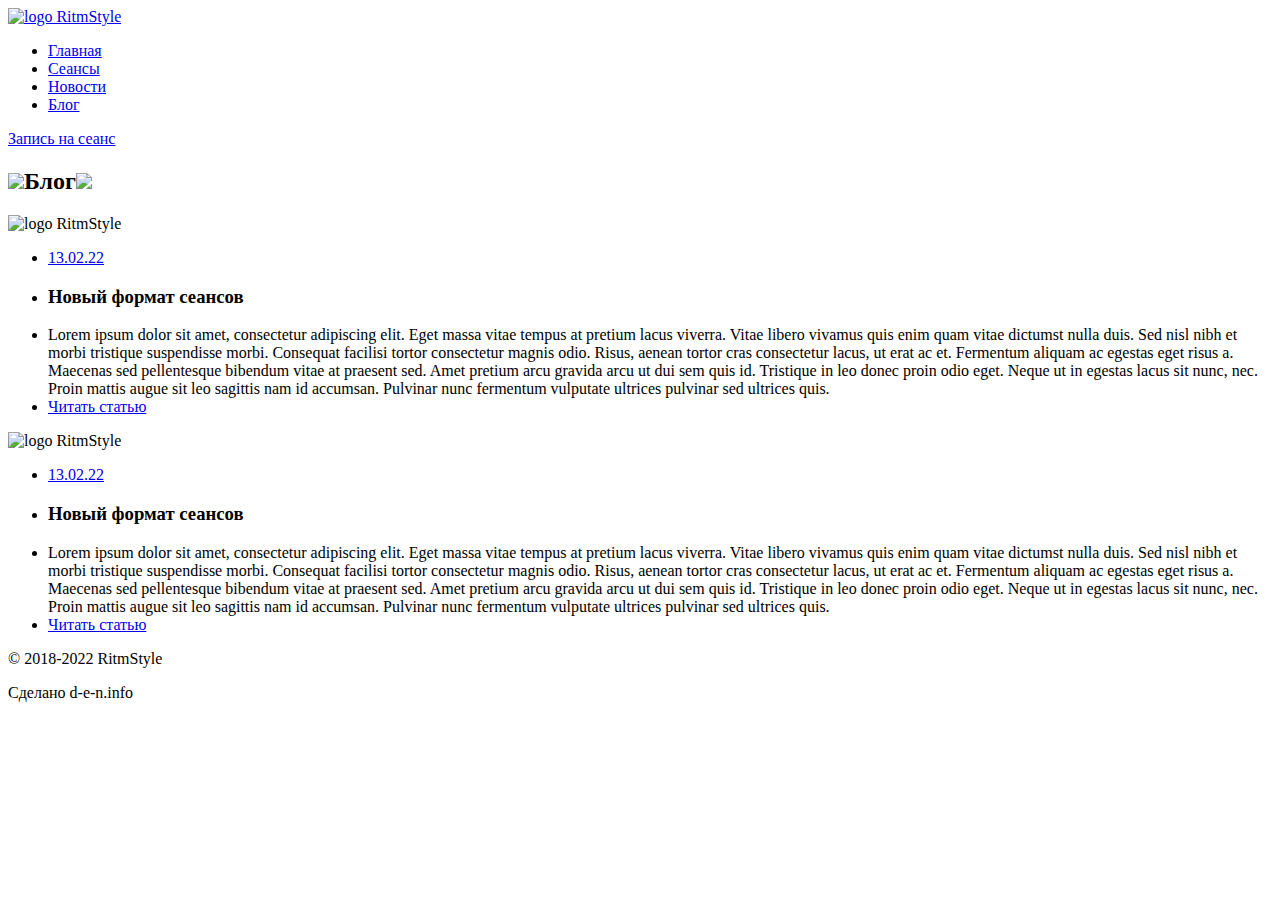
==== blog.html @ 5619e58d "Add files via upload" ====
<!DOCTYPE html>
<html lang="ru">
<head>
    <meta charset="UTF-8">
    <meta name="viewport" content="width=device-width">
    <meta http-equiv="Content-Type" content="text/html; charset=utf-8">
    <meta name="viewport" content="width=device-width, initial-scale=1.0">
    <link rel="preconnect" href="https://fonts.googleapis.com"> 
    <link href="https://fonts.googleapis.com/css2?family=El+Messiri:wght@700&display=swap" rel="stylesheet">
    <link href="https://fonts.googleapis.com/css2?family=Montserrat:wght@300;600;800&display=swap" rel="stylesheet">    
    <link rel="stylesheet" href="style/style.css" type="text/css"/>
    <link rel="stylesheet" href="style/mobile.css" type="text/css"/>
    <title>Акватерапия RitmStyle</title>
</head>
    <body>
        <div class="wrapper _container">
            <header class="header">
                <a href="#" class="header_logo"><img class="logo" src="img/Group 1.svg" alt="logo RitmStyle"></a>
                <nav class="menu">
                    <ul class="menu_item">
                        <li class="menu-item-head"><a href="menu.html" class="menu_link">Главная</a></li>
                        <li class="menu-item-head"><a href="new session.html" class="menu_link">Сеансы</a></li>
                        <li class="menu-item-head"><a href="news.html" class="menu_link">Новости</a></li>
                        <li class="menu-item-head"><a href="blog.html" class="menu_active">Блог</a></li>
                    </ul>
                </nav>
                <a href="new session.html" class="button-header">Запись на сеанс</a>
            </header>
            <main class="container">
                <div class="line_header"></div>
                <h2 class="h2"><img class="blue_leaf-left" href="#" src="img/Rectangle 25.png">Блог<img class="blue_leaf-right" href="#" src="img/Rectangle 26.png"></h2>
                <div class="blog_container">
                    <div class="line-border_blog">
                        <div class="blog_section_content">
                            <div class="format-img-section_session">
                                <img href="#" src="img/new_format_session.png" alt="logo RitmStyle"> 
                            </div>
                            <div class="blog_content">
                                <ul>
                                    <li><a href="#" class="blog_button-date">13.02.22</a></li>
                                    <li class="header_content"><h3>Новый формат сеансов</h3></li>
                                    <li>Lorem ipsum dolor sit amet, consectetur adipiscing elit.
                                        Eget massa vitae tempus at pretium lacus viverra. Vitae libero vivamus
                                        quis enim quam vitae dictumst nulla duis. Sed nisl nibh et morbi tristique suspendisse morbi.
                                        Consequat facilisi tortor consectetur magnis odio. Risus, aenean tortor cras consectetur lacus, ut erat ac et.
                                        Fermentum aliquam ac egestas eget risus a. Maecenas sed pellentesque bibendum vitae at praesent sed.
                                        Amet pretium arcu gravida arcu ut dui sem quis id. Tristique in leo donec proin odio eget. 
                                        Neque ut in egestas lacus sit nunc, nec. Proin mattis augue sit leo sagittis nam id accumsan. 
                                        Pulvinar nunc fermentum vulputate ultrices pulvinar sed ultrices quis.</li>
                                    <li><a href="#" class="blog_button-article">Читать статью</a></li>
                                </ul>
                            </div>
                        </div>
                    </div>
                    <div class="line-border_blog">
                        <div class="blog_section_content">
                            <div class="format-img-section_session">
                                <img href="#" src="img/new_format_session.png" alt="logo RitmStyle"> 
                            </div>
                            <div class="blog_content">
                                <ul>
                                    <li><a href="#" class="blog_button-date">13.02.22</a></li>
                                    <li class="header_content"><h3>Новый формат сеансов</h3></li>
                                    <li>Lorem ipsum dolor sit amet, consectetur adipiscing elit.
                                        Eget massa vitae tempus at pretium lacus viverra. Vitae libero vivamus
                                        quis enim quam vitae dictumst nulla duis. Sed nisl nibh et morbi tristique suspendisse morbi.
                                        Consequat facilisi tortor consectetur magnis odio. Risus, aenean tortor cras consectetur lacus, ut erat ac et.
                                        Fermentum aliquam ac egestas eget risus a. Maecenas sed pellentesque bibendum vitae at praesent sed.
                                        Amet pretium arcu gravida arcu ut dui sem quis id. Tristique in leo donec proin odio eget. 
                                        Neque ut in egestas lacus sit nunc, nec. Proin mattis augue sit leo sagittis nam id accumsan. 
                                        Pulvinar nunc fermentum vulputate ultrices pulvinar sed ultrices quis.</li>
                                    <li><a href="#" class="blog_button-article">Читать статью</a></li>
                                </ul>
                            </div>          
                        </div>
                    </div>
                </div>
            </main>
        </div>      
        <footer class="footer _container">
            <div class="line_footer"></div>
            <div class="content_footer">
                <p class="content_footer_left"> © 2018-2022 RitmStyle</p>
                <p class="content_footer_right">Сделано d-e-n.info</p>
            </div>        
        </footer>
    </body>
</html>
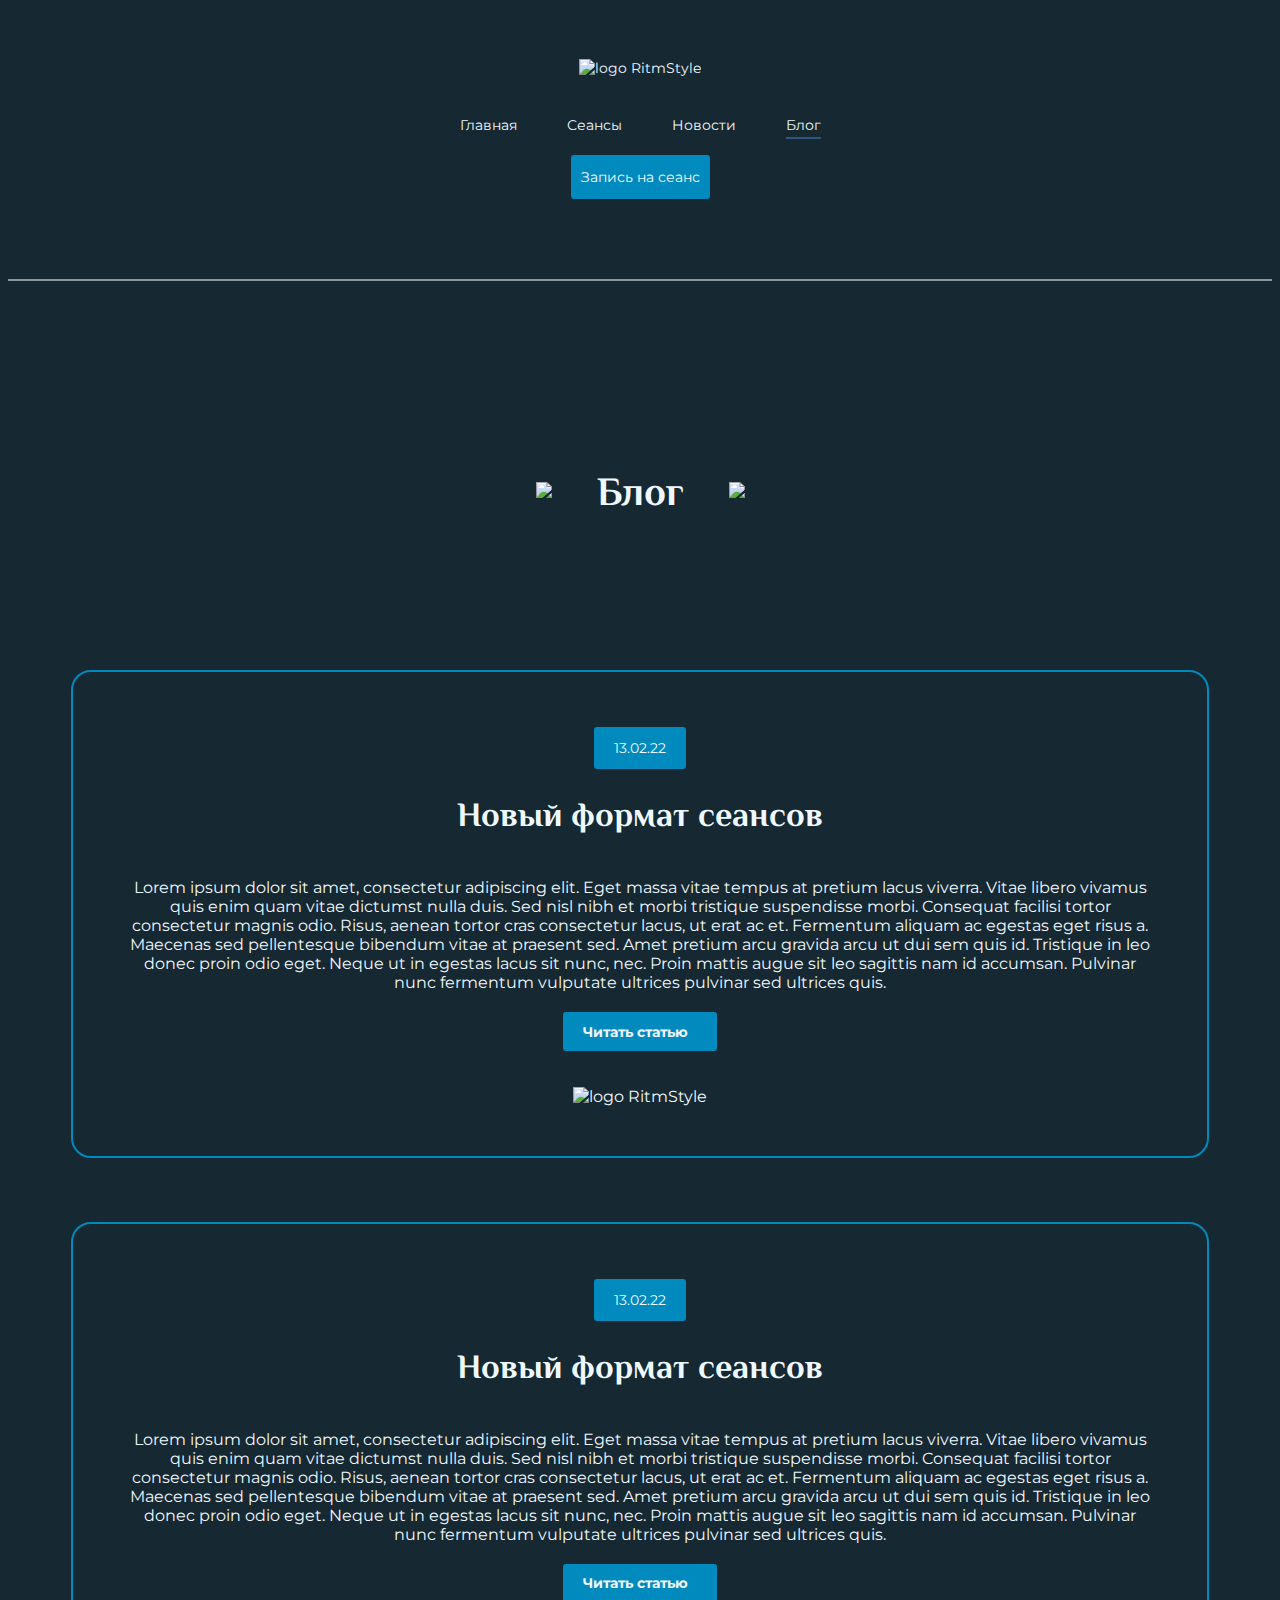
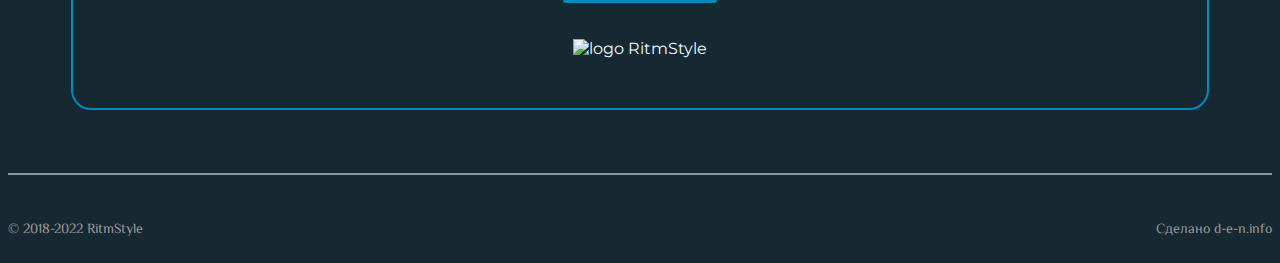
==== commit 42aa8ff4: "Update blog.html" ====
--- a/blog.html
+++ b/blog.html
@@ -18,7 +18,7 @@
                 <a href="#" class="header_logo"><img class="logo" src="img/Group 1.svg" alt="logo RitmStyle"></a>
                 <nav class="menu">
                     <ul class="menu_item">
-                        <li class="menu-item-head"><a href="menu.html" class="menu_link">Главная</a></li>
+                        <li class="menu-item-head"><a href="index.html" class="menu_link">Главная</a></li>
                         <li class="menu-item-head"><a href="new session.html" class="menu_link">Сеансы</a></li>
                         <li class="menu-item-head"><a href="news.html" class="menu_link">Новости</a></li>
                         <li class="menu-item-head"><a href="blog.html" class="menu_active">Блог</a></li>
@@ -85,4 +85,4 @@
             </div>        
         </footer>
     </body>
-</html>+</html>
--- a/style/style.css
+++ b/style/style.css
@@ -0,0 +1,417 @@
+html,
+body {
+
+    background-color: #162831;
+    color: aliceblue;
+    font-family: 'El Messiri', sans-serif;
+    font-size: 16px;
+}
+
+.h2 {
+    font-family: 'El Messiri';
+    padding: 150px 0 80px;
+    text-align: center;
+    font-size: 3vw;
+}
+
+/*--------menu-------*/
+
+.header {
+    margin: auto;
+    z-index: 50;
+    padding-top: 30px;
+    padding-bottom: 50px;
+    display: flex;
+    align-items: center;
+    justify-content: space-between;
+}
+
+._container {
+    max-width: 1296px;
+    margin: 0 auto; 
+}
+
+._container-min {
+    max-width: 1076px;
+    margin: 0 auto;
+}
+
+.header_logo {
+    display: flex;
+    align-items: center;
+    height: 60px; 
+}
+
+a {
+    text-decoration: none;
+    font-family: 'Montserrat';
+    font-size: 14px;
+    color: aliceblue;
+    white-space: nowrap;
+}
+
+ul,li {
+    padding: 0;
+    list-style-type: none;
+}
+
+.menu {
+    margin-left: 214px;
+    margin-right: 214px;
+}
+
+.menu_item {
+    display: flex;
+    flex-flow: row nowrap;
+    align-items: center;
+}
+
+.menu_item a:hover {
+    color: #018ABE;
+}
+
+.menu-item-head:not(:last-child) {
+    margin: 0 50px 0 0;
+}
+
+.menu_active {
+    border-bottom: 2px solid #32557f;
+    padding-bottom: 3px;
+}
+
+.preview-img {
+    margin: 50px 0;
+    position: relative;
+    text-align: center;
+    color: white;
+}
+
+.h2-preview-img{
+    font-size: 3vw;
+    font-weight: 600;
+    font-family: "El Messiri";
+    position: absolute;
+    top: 30%;
+    left: 50%;
+    transform: translate(-50%, -50%);
+}
+  
+.h1-preview-img {
+    font-family: "El Messiri";
+    font-size: 5vw;
+    font-weight: 800;
+    position: absolute;
+    top: 50%;
+    left: 50%;
+    transform: translate(-50%, -50%);
+}
+
+.button-header {
+    display: flex;
+    flex-direction: row;
+    text-align: center;
+    align-items: center;
+    padding: 9px 10px;
+    height: 26px;
+    background: #018ABE;
+    border-radius: 3px;
+}
+
+.button-header:hover {
+    background: #046b94;
+}
+
+.button-header:active {
+    background: #03506e;
+}
+
+.feedback_section {
+    max-width: 736px;
+    margin: 0 auto;
+} 
+
+.feedback_section p {
+    font-family: 'Montserrat';
+    line-height: 25px;
+}
+
+.form_feedback {
+    border-radius: 10px;
+    background-color: #018ABE; 
+}
+
+.form_feedback p {
+    padding-top: 20px;
+    font-size: 14px;  
+}
+
+.form_feedback_content {
+    padding: 50px 60px 56px 60px;
+}
+
+.name_feedback {
+    font-size: 20px;
+}
+
+.price-list,.subscription {
+    display: flex;
+    align-items: center;
+    justify-content: space-between;
+}
+
+.price-list li {
+    font-family: 'Montserrat';
+    font-size: 18px;
+    line-height: 50px;
+    font-weight: 400;
+}
+
+.subscription-list-price {
+    text-align: right;
+    padding-left: 23px;
+}
+
+.card-section p {
+   font-size: 21px;
+   text-align: center;
+}
+
+.block_address {
+    max-width: 1296px;
+    margin: 0 auto;
+    min-height: 100%;
+    margin-top: 60px;
+    display: flex;
+    align-items: flex-start;
+}
+  
+.address {
+    display: inline-block;
+    margin-left: 48px;
+    width: 392px;
+}
+  
+.map {
+    max-width: 864px;
+    width: 100%;
+    aspect-ratio: 1.43;
+    margin-bottom: 20px;
+}
+
+.block_address_WorkClass {
+    background-color: #018abe;
+    border-radius: 10px;
+    height: 290px;
+}
+  
+.block_address_Gorohovaya {
+    background-color: #018abe;
+    border-radius: 10px;
+    height: 290px;
+    margin-top: 24px;
+}
+  
+.form_address_Gorohovaya,
+.form_address_WorkClass {
+    align-items: center;
+    justify-content: space-between;
+    padding: 20px 45px;
+}
+  
+.button-form_address {
+    text-align: center;
+    align-items: center;
+    padding: 15px 30px;
+    color: #018abe;
+    background: #ffffff;
+    border-radius: 3px;
+}
+
+.button-form_address:hover {
+    background: #f8f8f8;
+}
+
+.button-form_address:active {
+    background: #f1f1f1;
+}
+
+.icon_location, 
+.icon_metro,
+.icon_calendar {
+    margin-right: 20px;
+}
+
+.blue_leaf {
+    margin: 0 20px 0 0;
+}
+
+.blue_leaf-left {
+    margin: 7px 45px;
+}
+
+.blue_leaf-right {
+    margin: 7px 45px;
+}
+
+/*--------new session-------*/
+
+.line_header {
+    margin: 30px auto;
+    opacity: 0.5;
+    border: 1px solid #FFFFFF;
+}
+
+.line_footer {
+    margin-bottom: 30px ;
+    opacity: 0.5;
+    border: 1px solid #FFFFFF;
+}
+
+.h2_session {
+    font-family: 'El Messiri';
+    padding: 60px 0px;
+    text-align: center;
+    font-size: 48px;
+}
+
+.session_section_content {
+    font-family: 'Montserrat';
+    display: flex;
+    justify-content: space-between;
+    align-items: center;   
+}
+
+.session_content {
+    margin-right: 134px;    
+}
+
+.header_content {
+    font-family: 'El Messiri';
+    font-size: 22px;
+}
+
+.session_button-header:hover { 
+    background: #046b94; 
+}
+
+.session_button-header {
+    display: flex;
+    flex-direction: row;
+    text-align: center;
+    align-items: center;
+    padding: 10px;
+    height: 26px;
+    width: 70px;
+    background: #018ABE;
+    border-radius: 3px;
+    font-size: 18px;
+    background-color: #018ABE;
+}
+
+.session_content li {
+    line-height: 30px;
+    font-size: 16px;
+    margin-top: 20px;
+}
+
+.header_content h3 {
+    font-size: 34px;
+}
+
+/*--------news-------*/
+
+.news_content {
+  display: flex;
+  flex-direction: row;
+  flex-wrap: wrap;
+  justify-content: center;
+  align-content: stretch;
+  margin-bottom: 80px;
+}
+
+.news_picture {
+  margin: 8px;
+}
+
+.data_news {
+  position: absolute;
+  margin: 30px 35px;
+}
+
+.caption_picture {
+  position: absolute;
+  font-family: "El Messiri";
+  font-size: 21px;
+  font-weight: 700;
+  margin-left: 35px;
+  margin-top: 199px;
+}
+
+/*--------blog-------*/
+
+.line-border_blog {
+    margin-bottom: 45px;
+    border-style: solid;
+    border-width: 2px;
+    border-color: #018ABE;
+    border-radius: 20px;
+}
+
+.blog_section_content {
+    margin: 50px;
+    font-family: 'Montserrat';
+    display: flex; 
+}
+
+.blog_button-article {
+    display: flex;
+    flex-direction: row;
+    text-align: center;
+    align-items: center;
+    margin-top: 20px;
+    padding-left: 20px;
+    height: 39px;
+    width: 134px;
+    background: #018ABE;
+    border-radius: 3px;
+    font-size: 14px;
+    font-weight: 700;
+    background-color: #018ABE;
+}
+
+.blog_button-article:hover {
+    background: #046b94;
+}
+
+.blog_button-article:active {
+    background: #03506e;
+}
+
+.format-img-section_session {
+    margin: 20px 20px 0px 20px;
+}
+
+.blog_button-date {
+    text-align: center;
+    align-items: center;
+    padding: 12px 20px;
+    background: #018ABE;
+    border-radius: 3px;
+}
+
+/*--------footer-------*/
+
+footer {
+    max-height: 100px;
+    max-width: 1296px;
+    margin: 0 auto;
+}
+
+.content_footer {
+    display: flex;
+    justify-content: space-between;
+    align-items: center;
+    text-align: center;
+    font-size: 14px;
+    color: #969797;
+}
--- a/style/mobile.css
+++ b/style/mobile.css
@@ -0,0 +1,94 @@
+@media  screen and (max-width: 1400px) {
+    
+    .header {
+        flex-direction: column;
+        font-size: 16px;
+    }
+
+    .h2 {
+        font-size: 40px;
+    }
+    
+    .price-list {
+        flex-direction: column;
+    }
+    .card-section {
+        margin-top: 30px;
+    }
+
+    .session_section_content {
+        margin: auto;
+        flex-direction: column;
+        margin-bottom: 50px;
+    }
+
+    .session_button-header {
+        margin-left: auto;
+        margin-right: auto;
+    }
+
+    .session_content{
+       text-align: center;
+       margin: 0 auto; 
+    }
+
+    .format-img-section img {
+        max-height: 351px;
+    }
+
+    .first-screen img{
+        max-height: 350px;
+    }
+
+    .blog_section_content {
+        flex-direction: column;
+        margin-bottom: 50px;
+    }
+
+    .blog_button-date,
+    .blog_button-article {
+        margin-left: auto;
+        margin-right: auto;
+    }
+
+    .blog_content{
+       text-align: center;
+    }
+
+    .format-img-section_session {
+        display: flex;
+        justify-content: center;   
+    }
+
+}
+
+@media (max-width: 1380px) {
+
+    .block_address {
+      flex-direction: column;
+      align-items: center;
+    }
+
+    .address {
+      margin-left: 0 !important;
+    }
+
+    .block_address_Gorohovaya {
+      margin-top: 24px;
+    }
+
+    .line-border_blog {
+        margin: 5%;
+    }
+
+    .blog_section_content {
+        flex-direction: column-reverse;
+    }
+}
+
+@media  screen and (max-width: 830px) {
+
+    .format-img-section_session img{
+        max-height: 300px;
+     }
+}     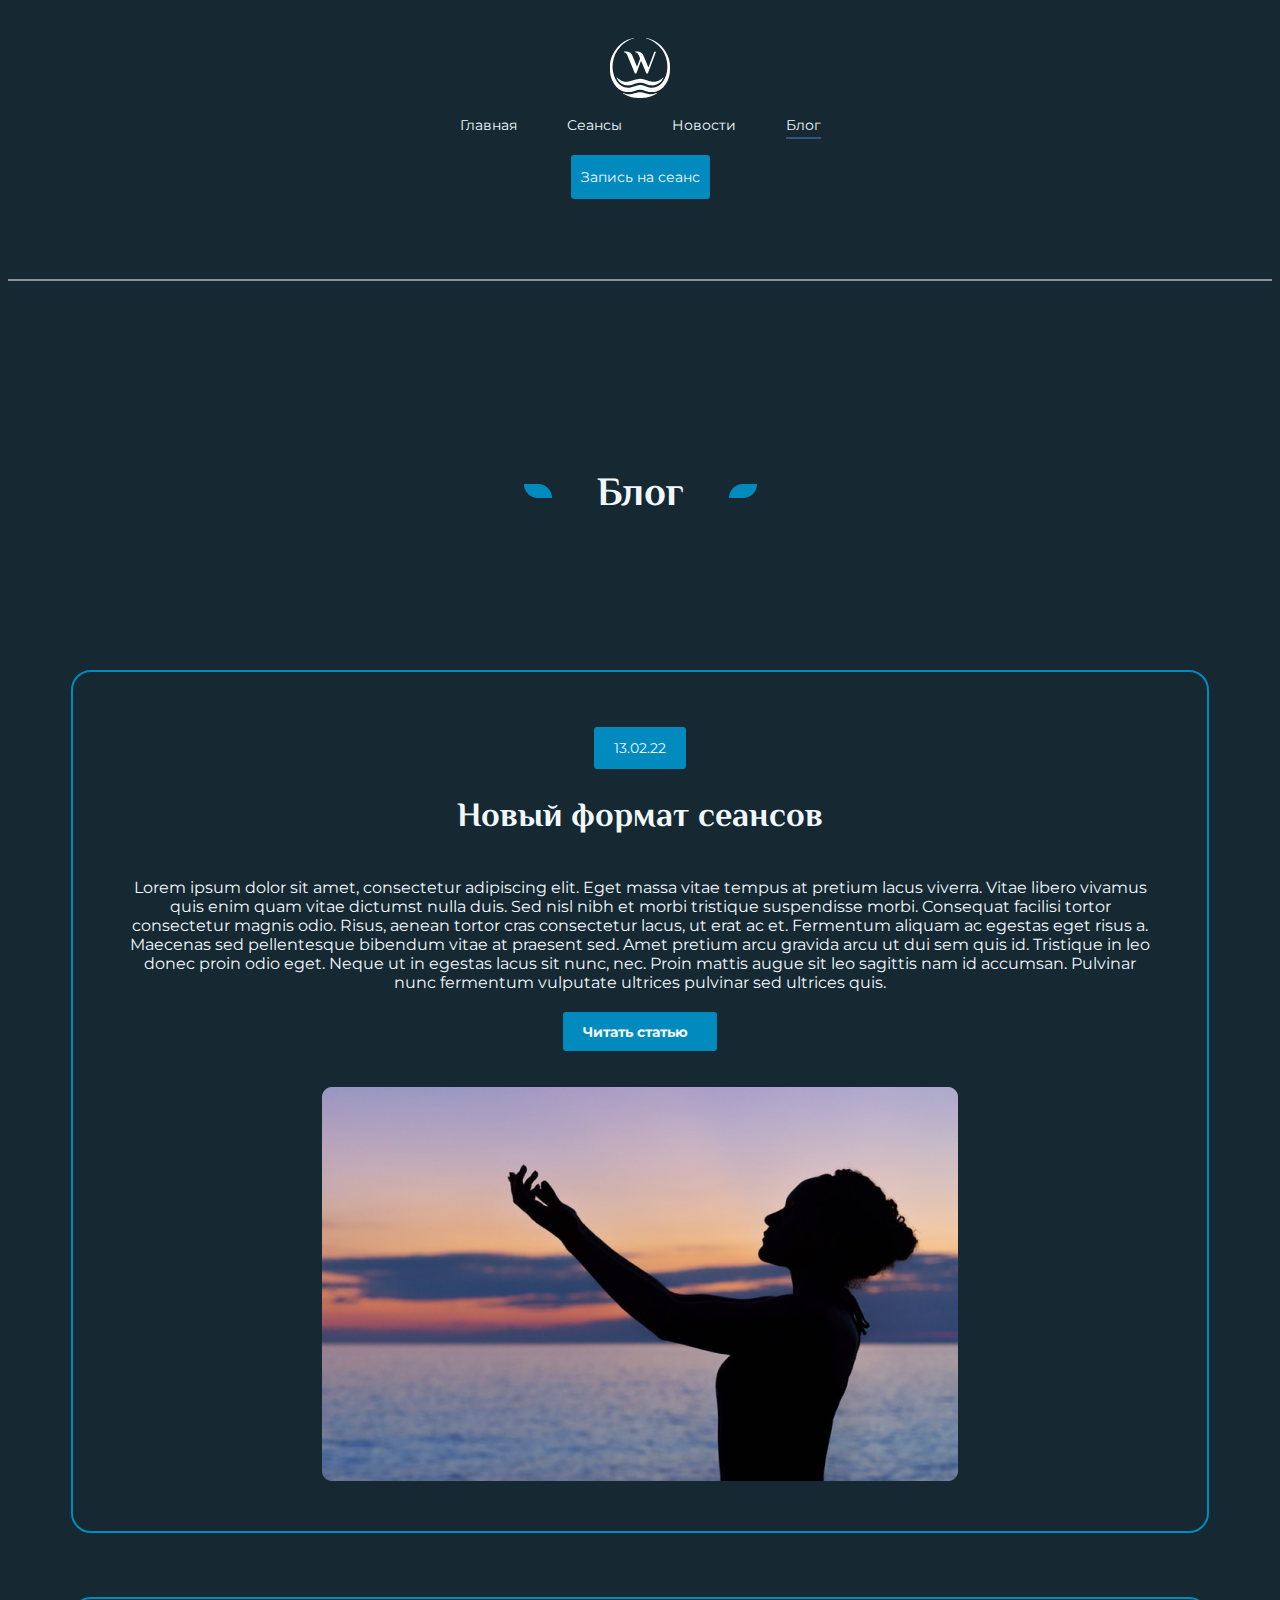
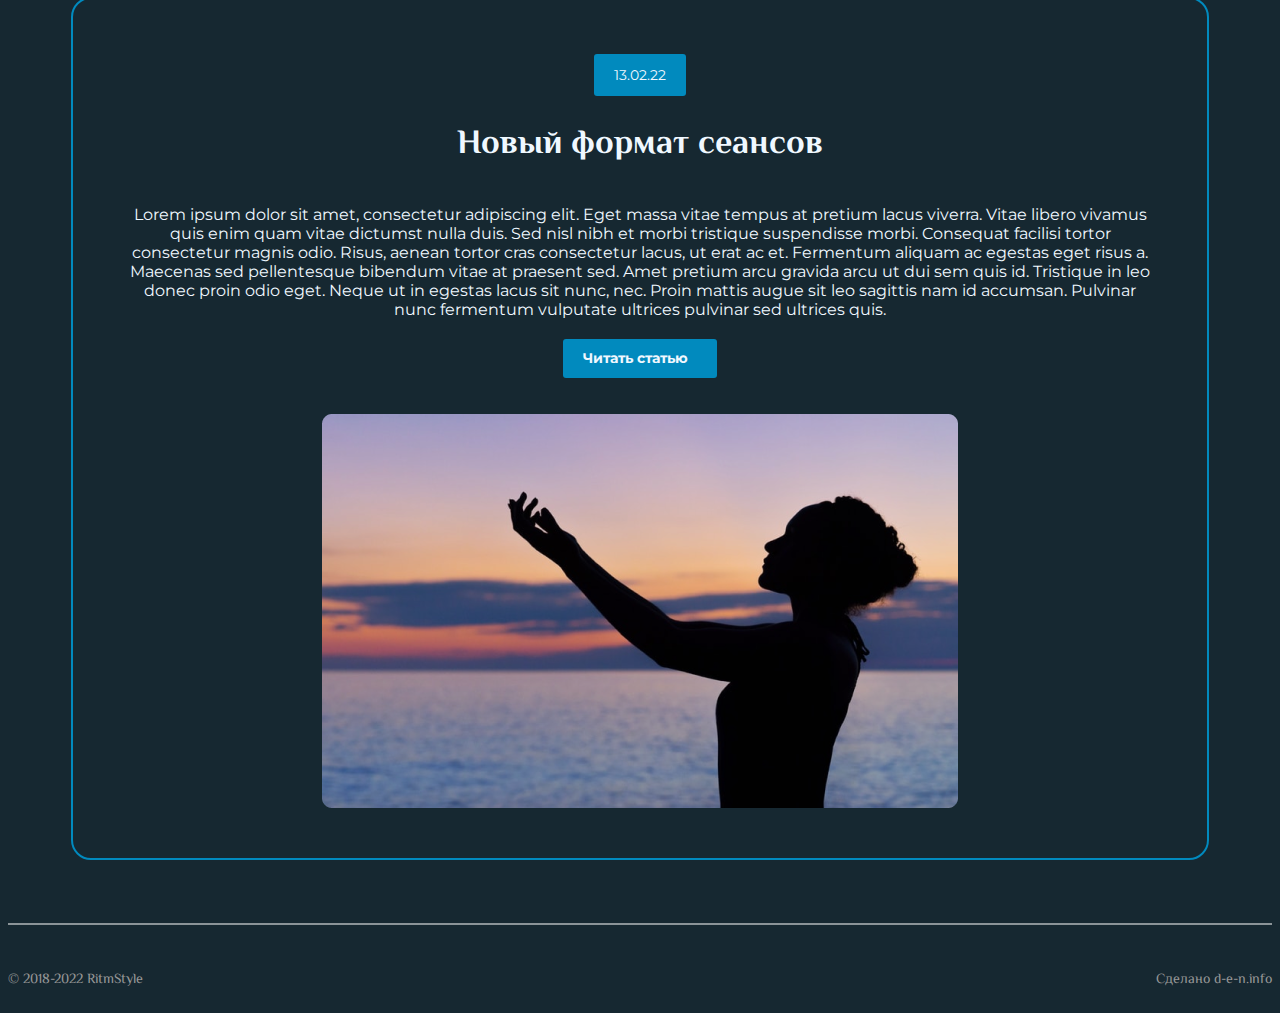
==== commit d23bf51f: "Add files via upload" ====
--- a/blog.html
+++ b/blog.html
@@ -85,4 +85,4 @@
             </div>        
         </footer>
     </body>
-</html>
+</html>